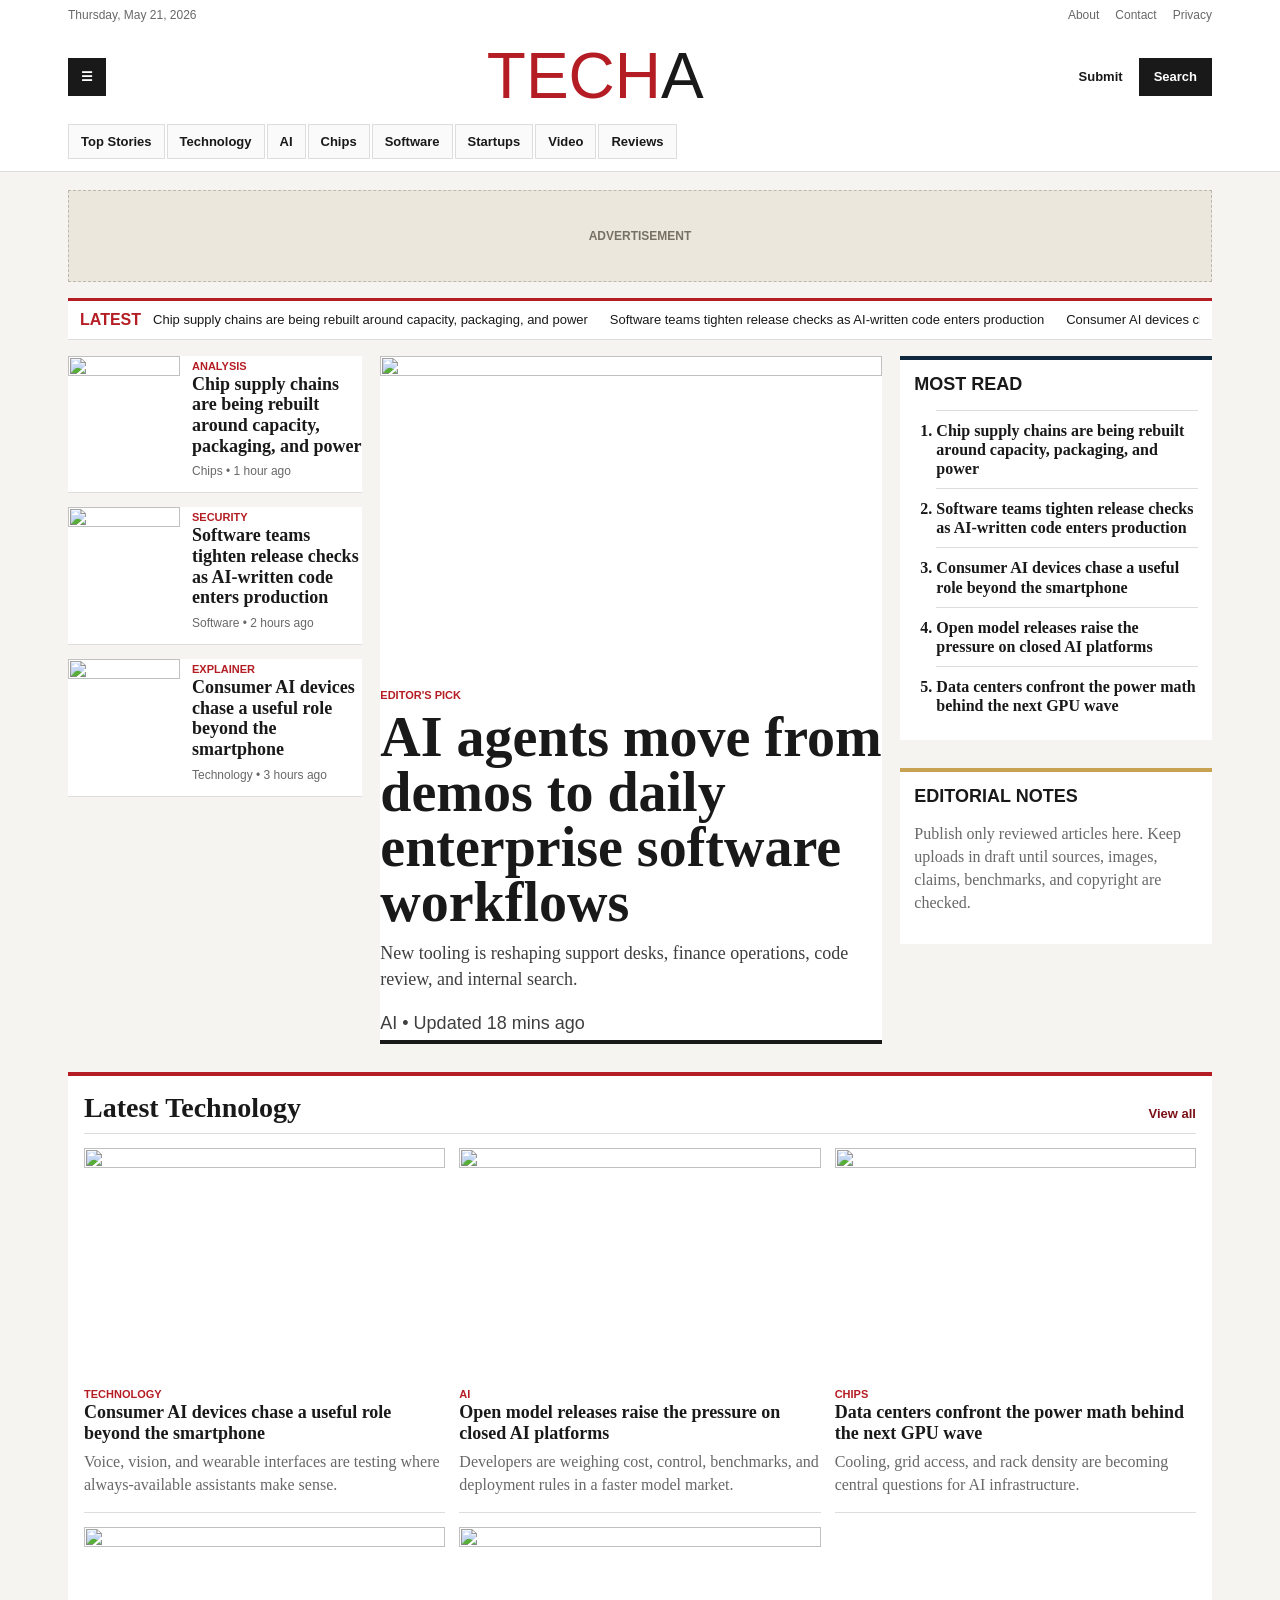
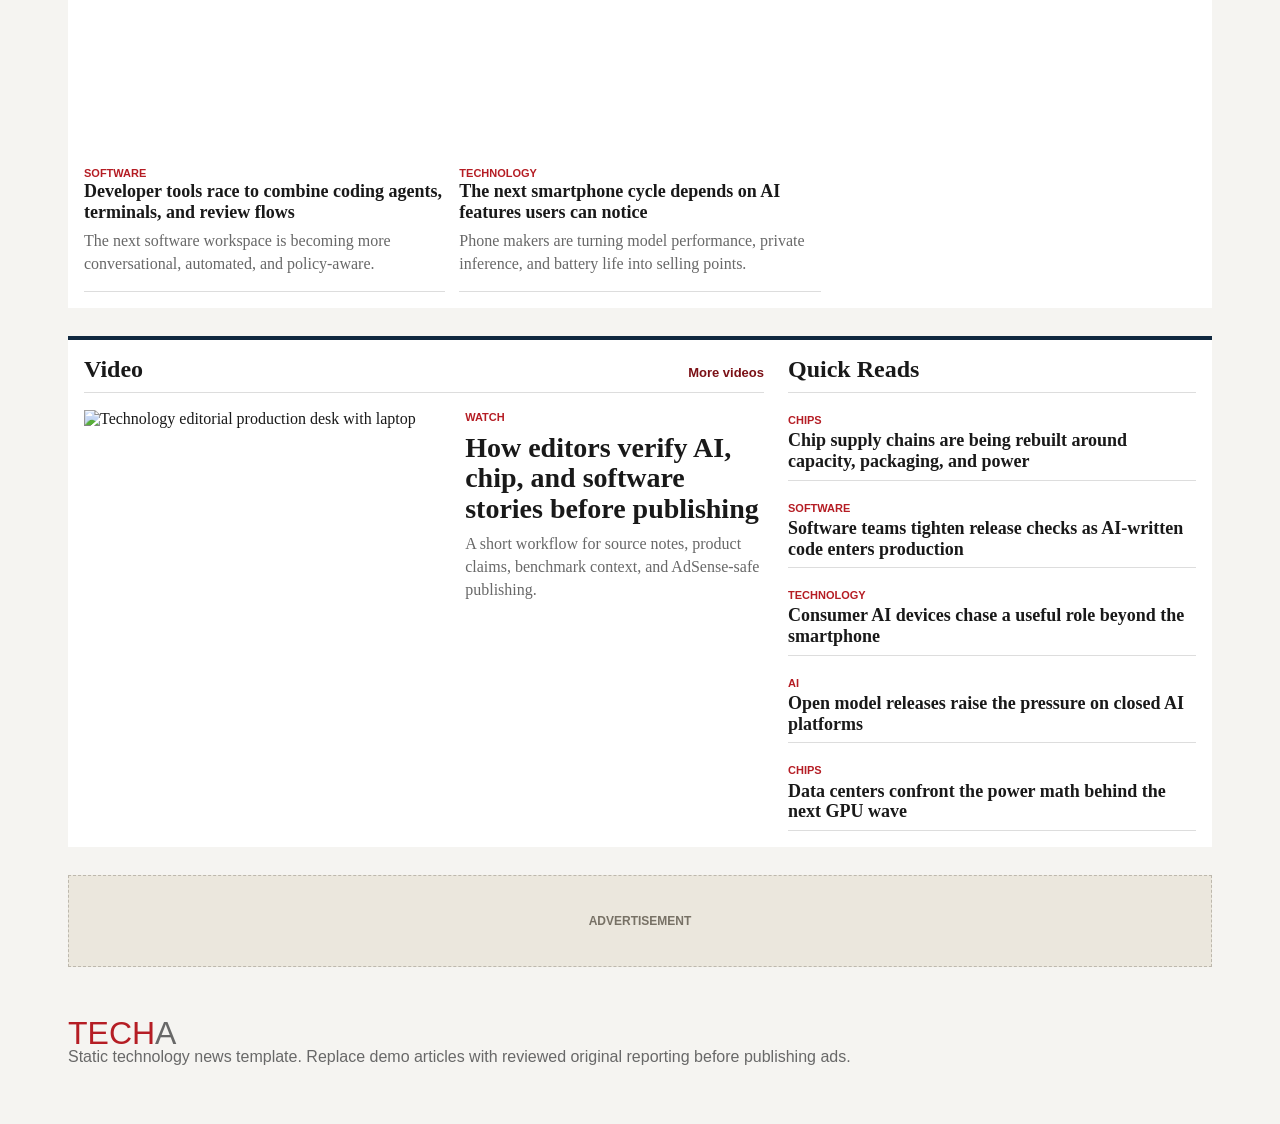
==== index.html @ ea45427d "Initial site template" ====
<!doctype html>
<html lang="en">
  <head>
    <meta charset="utf-8" />
    <meta name="viewport" content="width=device-width, initial-scale=1" />
    <title>Tech A - Technology, AI, Chips and Software</title>
    <meta
      name="description"
      content="A static, CDN-friendly technology news site covering AI, chips, software, and broader technology trends."
    />
    <link rel="preconnect" href="https://images.unsplash.com" />
    <link rel="stylesheet" href="./styles.css" />
  </head>
  <body>
    <header class="site-header">
      <div class="top-strip">
        <span>Thursday, May 21, 2026</span>
        <nav aria-label="Utility links">
          <a href="#">About</a>
          <a href="#">Contact</a>
          <a href="#">Privacy</a>
        </nav>
      </div>

      <div class="brand-row">
        <button class="icon-button" aria-label="Open menu">☰</button>
        <a class="brand" href="./index.html" aria-label="Tech A home">
          <span>Tech</span>A
        </a>
        <div class="header-actions">
          <a href="./admin.html">Submit</a>
          <button class="search-button" aria-label="Search">Search</button>
        </div>
      </div>

      <nav class="channel-nav" aria-label="Sections">
        <a href="#">Top Stories</a>
        <a href="#">Technology</a>
        <a href="#">AI</a>
        <a href="#">Chips</a>
        <a href="#">Software</a>
        <a href="#">Startups</a>
        <a href="#">Video</a>
        <a href="#">Reviews</a>
      </nav>
    </header>

    <main>
      <section class="ad-slot" aria-label="Advertisement">
        <span>Advertisement</span>
      </section>

      <section class="ticker" aria-label="Latest updates">
        <strong>Latest</strong>
        <div id="tickerItems"></div>
      </section>

      <section class="news-grid" aria-label="Top stories">
        <aside class="side-column" id="leftColumn"></aside>
        <article class="lead-story" id="leadStory"></article>
        <aside class="side-column right-rail">
          <div class="rail-card">
            <h2>Most Read</h2>
            <ol id="mostRead"></ol>
          </div>
          <div class="rail-card subscribe-card">
            <h2>Editorial Notes</h2>
            <p>
              Publish only reviewed articles here. Keep uploads in draft until
              sources, images, claims, benchmarks, and copyright are checked.
            </p>
          </div>
        </aside>
      </section>

      <section class="section-block">
        <div class="section-heading">
          <h2>Latest Technology</h2>
          <a href="#">View all</a>
        </div>
        <div class="card-grid" id="latestGrid"></div>
      </section>

      <section class="split-band">
        <div>
          <div class="section-heading compact">
            <h2>Video</h2>
            <a href="#">More videos</a>
          </div>
          <div class="video-feature">
            <img
              src="https://images.unsplash.com/photo-1516321318423-f06f85e504b3?auto=format&fit=crop&w=1100&q=80"
              alt="Technology editorial production desk with laptop"
            />
            <div>
              <span>Watch</span>
              <h3>How editors verify AI, chip, and software stories before publishing</h3>
              <p>
                A short workflow for source notes, product claims, benchmark
                context, and AdSense-safe publishing.
              </p>
            </div>
          </div>
        </div>
        <div>
          <div class="section-heading compact">
            <h2>Quick Reads</h2>
          </div>
          <div class="quick-list" id="quickList"></div>
        </div>
      </section>

      <section class="ad-slot lower" aria-label="Advertisement">
        <span>Advertisement</span>
      </section>
    </main>

    <footer class="site-footer">
      <div class="brand small"><span>Tech</span>A</div>
      <p>
        Static technology news template. Replace demo articles with reviewed
        original reporting before publishing ads.
      </p>
    </footer>

    <script src="./data/articles.js"></script>
    <script src="./script.js"></script>
  </body>
</html>
---- styles.css ----
:root {
  --ink: #191919;
  --muted: #686868;
  --line: #dddddd;
  --paper: #ffffff;
  --wash: #f5f4f1;
  --accent: #b51d24;
  --accent-dark: #7b1116;
  --navy: #10283f;
  --gold: #c7a351;
  --max: 1180px;
}

* {
  box-sizing: border-box;
}

body {
  margin: 0;
  background: var(--wash);
  color: var(--ink);
  font-family: Georgia, "Times New Roman", serif;
  overflow-x: hidden;
}

a {
  color: inherit;
  text-decoration: none;
}

img {
  display: block;
  width: 100%;
  object-fit: cover;
}

.site-header {
  background: var(--paper);
  border-bottom: 1px solid var(--line);
}

.top-strip,
.brand-row,
.channel-nav,
main,
.site-footer {
  max-width: var(--max);
  margin: 0 auto;
}

.top-strip {
  display: flex;
  justify-content: space-between;
  gap: 16px;
  padding: 8px 18px;
  color: var(--muted);
  font-family: "Trebuchet MS", sans-serif;
  font-size: 12px;
}

.top-strip nav,
.header-actions {
  display: flex;
  gap: 16px;
  align-items: center;
}

.brand-row {
  display: grid;
  grid-template-columns: 44px 1fr auto;
  align-items: center;
  padding: 18px;
  gap: 16px;
}

.brand {
  justify-self: center;
  font-family: Impact, Haettenschweiler, "Arial Narrow Bold", sans-serif;
  font-size: clamp(34px, 7vw, 64px);
  line-height: 0.9;
  letter-spacing: 0;
  text-transform: uppercase;
}

.brand span {
  color: var(--accent);
}

.brand.small {
  justify-self: start;
  font-size: 32px;
}

.icon-button,
.search-button,
.draft-form button {
  border: 1px solid var(--ink);
  background: var(--ink);
  color: var(--paper);
  min-height: 38px;
  padding: 0 14px;
  font: 700 13px "Trebuchet MS", sans-serif;
  cursor: pointer;
}

.icon-button {
  width: 38px;
  padding: 0;
}

.header-actions {
  font: 700 13px "Trebuchet MS", sans-serif;
}

.channel-nav {
  display: flex;
  gap: 2px;
  overflow-x: auto;
  scrollbar-width: none;
  padding: 0 18px 12px;
  font: 700 13px "Trebuchet MS", sans-serif;
}

.channel-nav::-webkit-scrollbar {
  display: none;
}

.channel-nav a {
  border: 1px solid var(--line);
  background: #fafafa;
  padding: 9px 12px;
  white-space: nowrap;
}

main {
  padding: 18px;
}

.ad-slot {
  min-height: 92px;
  display: grid;
  place-items: center;
  border: 1px dashed #bdb8ad;
  background: #ebe7dd;
  color: #777165;
  font: 700 12px "Trebuchet MS", sans-serif;
  text-transform: uppercase;
}

.ad-slot.lower {
  margin-top: 28px;
}

.ticker {
  display: grid;
  grid-template-columns: auto 1fr;
  gap: 12px;
  align-items: center;
  margin: 16px 0;
  border-top: 3px solid var(--accent);
  border-bottom: 1px solid var(--line);
  background: var(--paper);
  padding: 10px 12px;
  font-family: "Trebuchet MS", sans-serif;
}

.ticker strong {
  color: var(--accent);
  text-transform: uppercase;
}

#tickerItems {
  display: flex;
  gap: 22px;
  overflow-x: auto;
  scrollbar-width: none;
  white-space: nowrap;
  font-size: 13px;
}

#tickerItems::-webkit-scrollbar {
  display: none;
}

.news-grid {
  display: grid;
  grid-template-columns: 0.85fr 1.45fr 0.9fr;
  gap: 18px;
  align-items: start;
}

.side-column,
.card-grid,
.quick-list {
  display: grid;
  gap: 14px;
}

.small-story,
.news-card {
  background: var(--paper);
  border-bottom: 1px solid var(--line);
}

.small-story {
  display: grid;
  grid-template-columns: 112px 1fr;
  gap: 12px;
  padding-bottom: 14px;
}

.small-story img {
  aspect-ratio: 4 / 3;
}

.small-story span,
.news-card span,
.lead-copy span,
.video-feature span,
.quick-list span,
.eyebrow,
.draft-preview span {
  color: var(--accent);
  font: 800 11px "Trebuchet MS", sans-serif;
  letter-spacing: 0;
  text-transform: uppercase;
}

h1,
h2,
h3,
p {
  margin-top: 0;
}

.small-story h3,
.news-card h3,
.quick-list h3 {
  margin-bottom: 8px;
  font-size: 18px;
  line-height: 1.15;
}

.meta {
  margin: 0;
  color: var(--muted);
  font: 12px "Trebuchet MS", sans-serif;
}

.lead-story {
  background: var(--paper);
  border-bottom: 4px solid var(--ink);
}

.lead-story img {
  aspect-ratio: 16 / 10;
}

.lead-copy {
  padding: 16px 0 4px;
}

.lead-copy h1 {
  margin: 7px 0 10px;
  font-size: clamp(34px, 5vw, 56px);
  line-height: 0.98;
}

.lead-copy p {
  color: #3f3f3f;
  font-size: 18px;
  line-height: 1.45;
}

.rail-card {
  background: var(--paper);
  border-top: 4px solid var(--navy);
  padding: 14px;
}

.rail-card h2 {
  font: 800 18px "Trebuchet MS", sans-serif;
  text-transform: uppercase;
}

.rail-card ol {
  margin: 0;
  padding-left: 22px;
}

.rail-card li {
  padding: 10px 0;
  border-top: 1px solid var(--line);
  font-weight: 700;
  line-height: 1.2;
}

.subscribe-card {
  margin-top: 14px;
  border-top-color: var(--gold);
}

.subscribe-card p {
  color: var(--muted);
  line-height: 1.45;
}

.section-block,
.split-band {
  margin-top: 28px;
  background: var(--paper);
  border-top: 4px solid var(--accent);
  padding: 16px;
}

.section-heading {
  display: flex;
  justify-content: space-between;
  align-items: end;
  gap: 14px;
  margin-bottom: 14px;
  border-bottom: 1px solid var(--line);
}

.section-heading h2 {
  margin-bottom: 9px;
  font-size: 28px;
}

.section-heading a {
  margin-bottom: 12px;
  color: var(--accent-dark);
  font: 700 13px "Trebuchet MS", sans-serif;
}

.card-grid {
  grid-template-columns: repeat(3, 1fr);
}

.news-card img {
  aspect-ratio: 16 / 10;
}

.news-card div {
  padding-top: 10px;
}

.news-card p {
  color: var(--muted);
  line-height: 1.4;
}

.split-band {
  display: grid;
  grid-template-columns: 1.25fr 0.75fr;
  gap: 24px;
  border-top-color: var(--navy);
}

.section-heading.compact h2 {
  font-size: 24px;
}

.video-feature {
  display: grid;
  grid-template-columns: 1.1fr 0.9fr;
  gap: 16px;
  align-items: center;
}

.video-feature img {
  aspect-ratio: 16 / 9;
}

.video-feature h3 {
  font-size: 28px;
  line-height: 1.08;
  margin: 8px 0;
}

.video-feature p,
.quick-list article {
  color: var(--muted);
  line-height: 1.45;
}

.quick-list article {
  border-bottom: 1px solid var(--line);
}

.quick-list h3 {
  color: var(--ink);
}

.site-footer {
  padding: 34px 18px 42px;
  color: var(--muted);
  font-family: "Trebuchet MS", sans-serif;
}

.site-header.simple .brand-row {
  grid-template-columns: 1fr auto;
}

.site-header.simple .brand {
  justify-self: start;
}

.back-link {
  font: 700 13px "Trebuchet MS", sans-serif;
}

.admin-shell {
  display: grid;
  grid-template-columns: 1fr 0.8fr;
  gap: 24px;
  align-items: start;
}

.editor-panel,
.preview-panel {
  background: var(--paper);
  padding: 22px;
  border-top: 4px solid var(--accent);
}

.editor-panel h1 {
  font-size: clamp(34px, 5vw, 54px);
  line-height: 1;
}

.editor-panel p {
  color: var(--muted);
  line-height: 1.5;
}

.draft-form {
  display: grid;
  gap: 14px;
}

.draft-form label {
  display: grid;
  gap: 7px;
  font: 800 12px "Trebuchet MS", sans-serif;
  text-transform: uppercase;
}

.draft-form input,
.draft-form select,
.draft-form textarea {
  width: 100%;
  border: 1px solid #cfcfcf;
  padding: 11px;
  color: var(--ink);
  background: #fbfbfb;
  font: 16px Georgia, "Times New Roman", serif;
}

.draft-preview img,
.placeholder-image {
  aspect-ratio: 16 / 10;
  margin-bottom: 14px;
  background: repeating-linear-gradient(
    135deg,
    #e6e1d6,
    #e6e1d6 12px,
    #d7d1c5 12px,
    #d7d1c5 24px
  );
}

.draft-preview h2 {
  margin: 8px 0;
  font-size: 30px;
  line-height: 1.05;
}

.draft-preview p,
.draft-body {
  color: var(--muted);
  line-height: 1.5;
  white-space: pre-wrap;
}

@media (max-width: 900px) {
  .top-strip {
    display: none;
  }

  .brand-row {
    grid-template-columns: 38px 1fr auto;
    padding: 14px 12px 12px;
    gap: 10px;
  }

  .header-actions {
    gap: 10px;
    justify-content: end;
  }

  .news-grid,
  .card-grid,
  .split-band,
  .video-feature,
  .admin-shell {
    grid-template-columns: 1fr;
  }

  .lead-story {
    order: -1;
  }

  .lead-copy {
    padding: 14px 0 8px;
  }

  .lead-copy p {
    font-size: 16px;
  }

  .right-rail {
    display: grid;
    grid-template-columns: 1fr;
  }

  .card-grid {
    gap: 18px;
  }

  .news-card {
    display: grid;
    grid-template-columns: 150px 1fr;
    gap: 12px;
    padding-bottom: 14px;
  }

  .news-card img {
    aspect-ratio: 4 / 3;
  }

  .news-card div {
    padding-top: 0;
  }
}

@media (max-width: 560px) {
  .site-header {
    position: sticky;
    top: 0;
    z-index: 10;
    box-shadow: 0 1px 0 rgba(25, 25, 25, 0.08);
  }

  main {
    padding: 12px;
  }

  .brand-row {
    grid-template-columns: 34px minmax(0, 1fr) auto;
    padding: 10px 12px 8px;
  }

  .brand {
    justify-self: start;
    font-size: clamp(31px, 10vw, 38px);
  }

  .icon-button,
  .search-button,
  .draft-form button {
    min-height: 34px;
  }

  .icon-button {
    width: 34px;
  }

  .header-actions a {
    display: none;
  }

  .search-button {
    max-width: 76px;
    padding: 0 10px;
  }

  .channel-nav {
    padding: 0 12px 9px;
    gap: 6px;
  }

  .channel-nav a {
    padding: 8px 10px;
    border-radius: 999px;
    background: #f6f6f6;
  }

  .ad-slot {
    min-height: 68px;
  }

  .ticker {
    grid-template-columns: 1fr;
    gap: 7px;
    margin: 12px 0;
    padding: 9px 10px;
  }

  #tickerItems {
    gap: 18px;
    padding-bottom: 1px;
  }

  .lead-story {
    border-bottom-width: 3px;
  }

  .lead-story img {
    aspect-ratio: 4 / 3;
  }

  .small-story {
    grid-template-columns: 96px 1fr;
    gap: 10px;
    padding: 0 0 12px;
  }

  .small-story h3,
  .news-card h3 {
    font-size: 17px;
  }

  .lead-copy h1 {
    font-size: clamp(30px, 9vw, 34px);
    line-height: 1.03;
  }

  .rail-card {
    padding: 12px;
  }

  .section-heading {
    align-items: center;
  }

  .section-heading h2,
  .section-heading.compact h2 {
    font-size: 22px;
  }

  .news-card {
    grid-template-columns: 112px 1fr;
    gap: 10px;
  }

  .news-card p {
    display: none;
  }

  .video-feature h3 {
    font-size: 24px;
  }

  .admin-shell {
    padding: 12px;
  }

  .section-block,
  .split-band,
  .editor-panel,
  .preview-panel {
    padding: 14px;
  }

  .site-header.simple .brand-row {
    grid-template-columns: 1fr auto;
  }

  .draft-form input,
  .draft-form select,
  .draft-form textarea {
    font-size: 16px;
  }
}
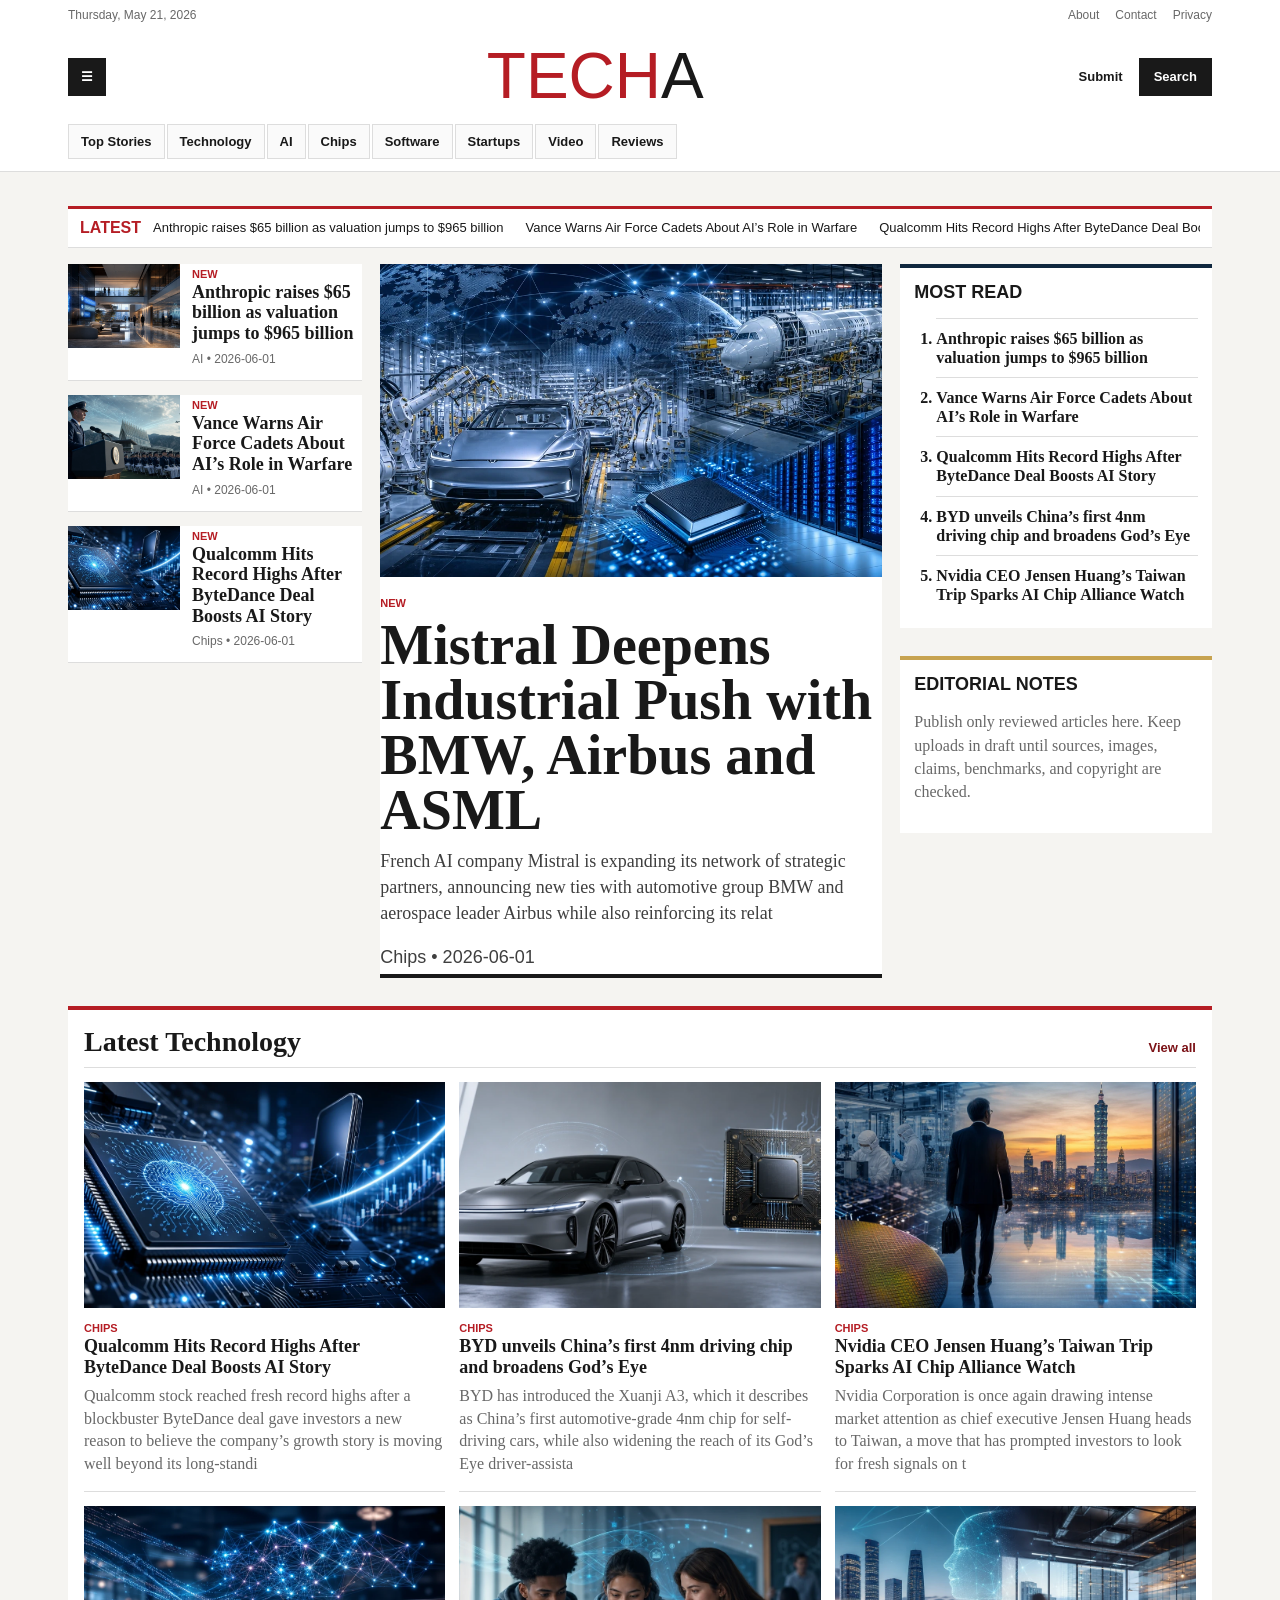
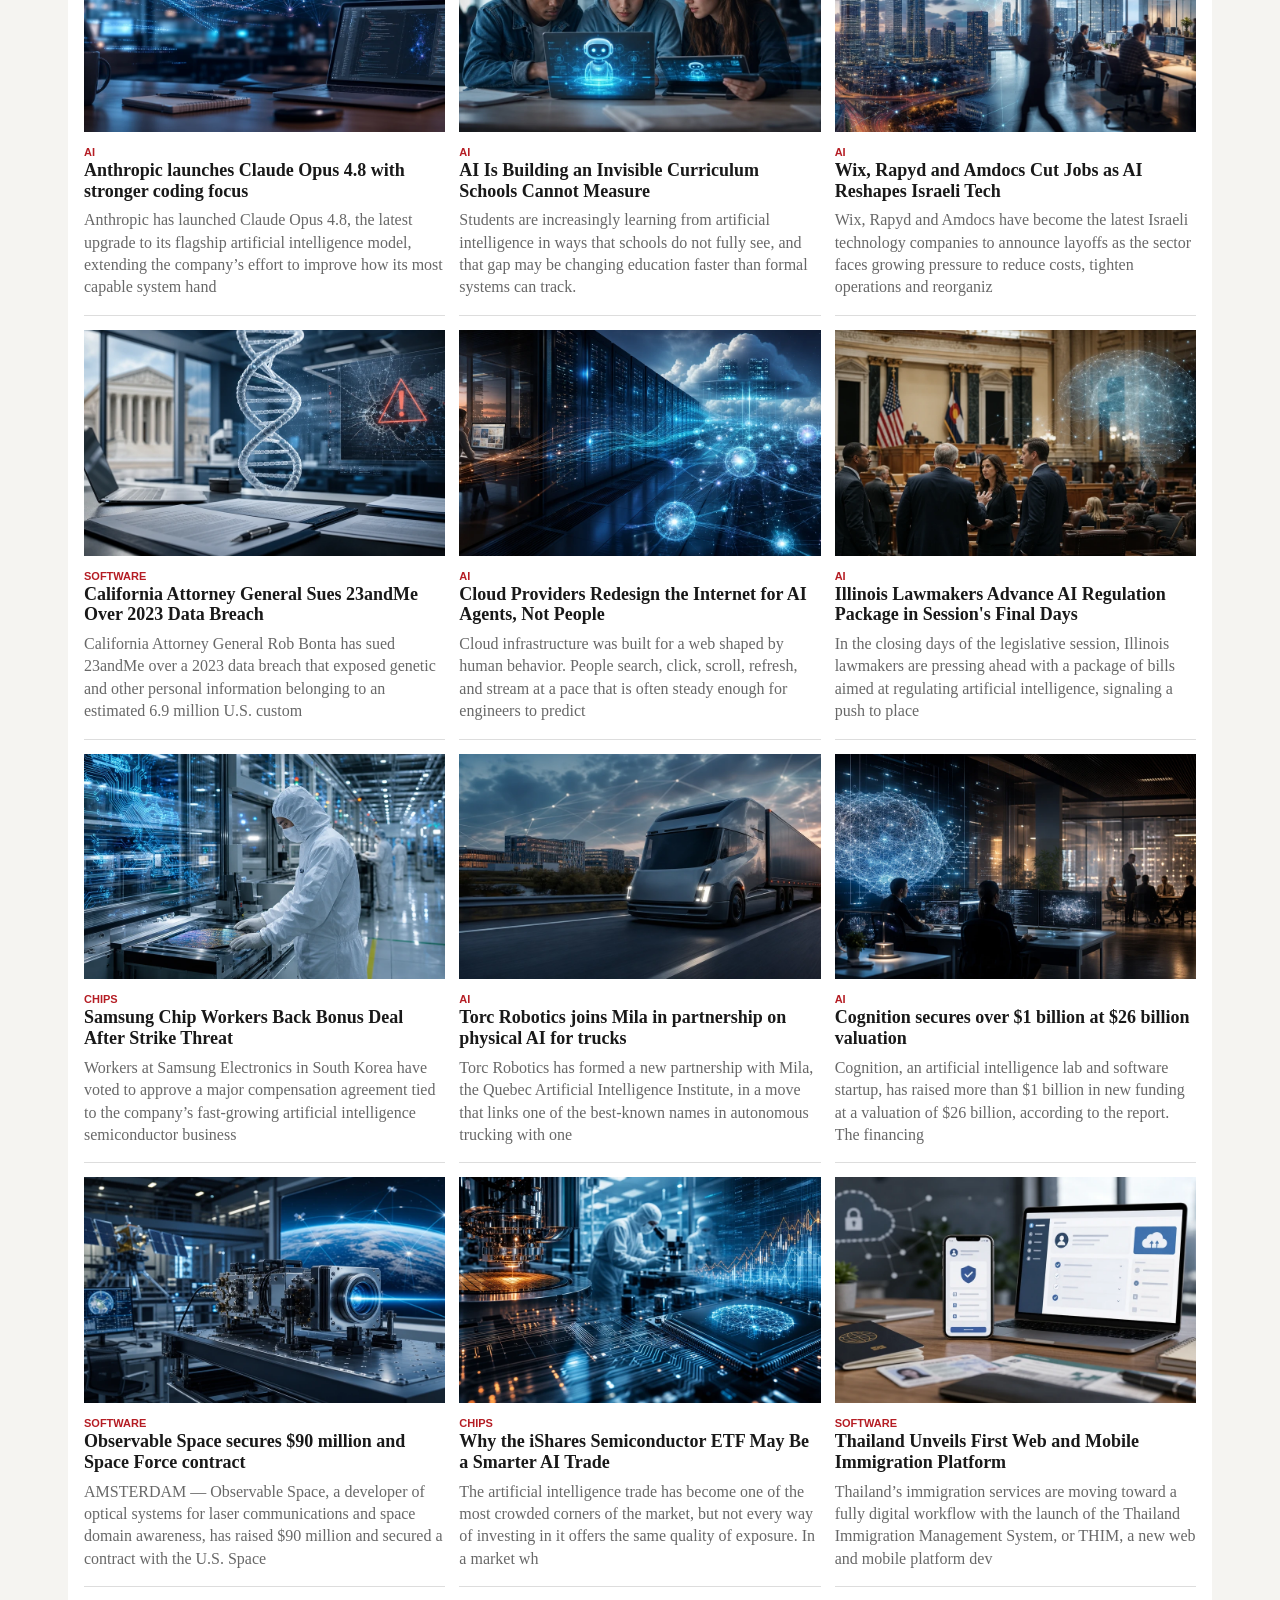
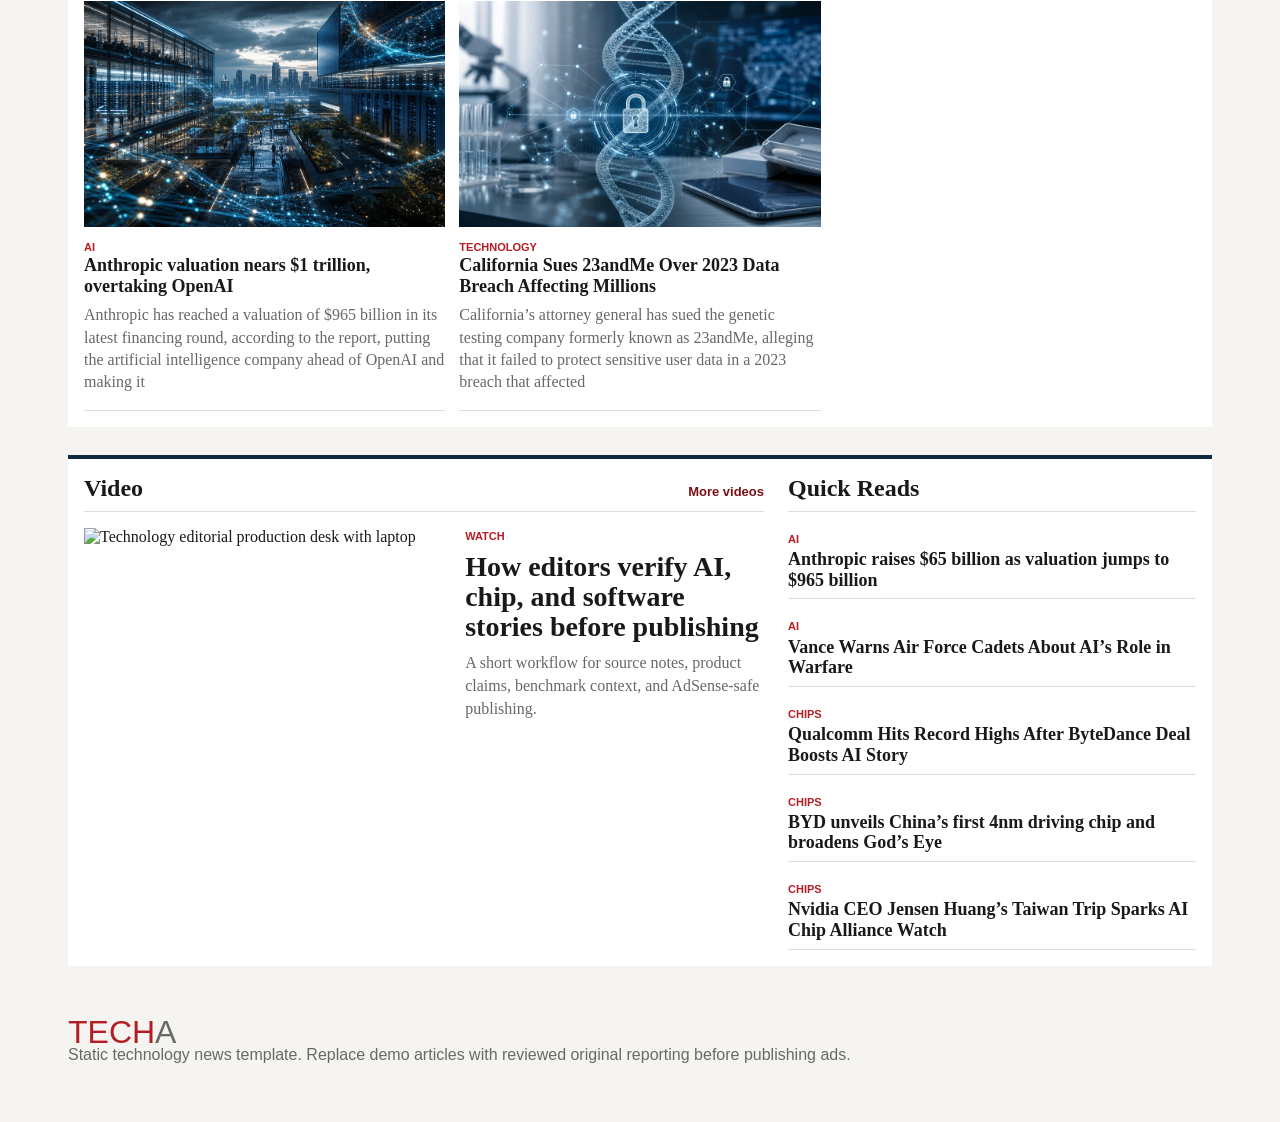
==== commit 1c272641: "Remove ad placeholders" ====
--- a/index.html
+++ b/index.html
@@ -46,10 +46,6 @@
     </header>
 
     <main>
-      <section class="ad-slot" aria-label="Advertisement">
-        <span>Advertisement</span>
-      </section>
-
       <section class="ticker" aria-label="Latest updates">
         <strong>Latest</strong>
         <div id="tickerItems"></div>
@@ -109,10 +105,6 @@
           <div class="quick-list" id="quickList"></div>
         </div>
       </section>
-
-      <section class="ad-slot lower" aria-label="Advertisement">
-        <span>Advertisement</span>
-      </section>
     </main>
 
     <footer class="site-footer">
--- a/styles.css
+++ b/styles.css
@@ -136,21 +136,6 @@
   padding: 18px;
 }
 
-.ad-slot {
-  min-height: 92px;
-  display: grid;
-  place-items: center;
-  border: 1px dashed #bdb8ad;
-  background: #ebe7dd;
-  color: #777165;
-  font: 700 12px "Trebuchet MS", sans-serif;
-  text-transform: uppercase;
-}
-
-.ad-slot.lower {
-  margin-top: 28px;
-}
-
 .ticker {
   display: grid;
   grid-template-columns: auto 1fr;
@@ -200,6 +185,26 @@
 .news-card {
   background: var(--paper);
   border-bottom: 1px solid var(--line);
+}
+
+.story-link {
+  display: block;
+}
+
+.story-link:hover h1,
+.story-link:hover h3,
+.rail-card a:hover,
+#tickerItems a:hover,
+.article-body a:hover {
+  color: var(--accent-dark);
+}
+
+.story-link:focus-visible,
+.rail-card a:focus-visible,
+#tickerItems a:focus-visible,
+.back-link:focus-visible {
+  outline: 2px solid var(--accent);
+  outline-offset: 3px;
 }
 
 .small-story {
@@ -379,12 +384,14 @@
 }
 
 .video-feature p,
-.quick-list article {
+.quick-list article,
+.quick-story {
   color: var(--muted);
   line-height: 1.45;
 }
 
-.quick-list article {
+.quick-list article,
+.quick-story {
   border-bottom: 1px solid var(--line);
 }
 
@@ -408,6 +415,81 @@
 
 .back-link {
   font: 700 13px "Trebuchet MS", sans-serif;
+}
+
+.article-page {
+  max-width: 820px;
+  margin: 0 auto;
+  background: var(--paper);
+  padding: 26px;
+  border-top: 4px solid var(--accent);
+}
+
+.article-hero h1,
+.article-missing h1 {
+  margin: 8px 0 12px;
+  font-size: clamp(38px, 6vw, 62px);
+  line-height: 0.98;
+}
+
+.article-summary {
+  color: #3f3f3f;
+  font-size: 20px;
+  line-height: 1.45;
+}
+
+.article-hero img {
+  aspect-ratio: 16 / 9;
+  margin: 22px 0 28px;
+  background: #e6e1d6;
+}
+
+.article-body {
+  font-size: 19px;
+  line-height: 1.68;
+}
+
+.article-body h1 {
+  display: none;
+}
+
+.article-body h2 {
+  margin: 34px 0 10px;
+  font-size: 30px;
+  line-height: 1.12;
+}
+
+.article-body h3 {
+  margin: 26px 0 9px;
+  font-size: 23px;
+  line-height: 1.18;
+}
+
+.article-body p,
+.article-body ul,
+.article-body blockquote {
+  margin: 0 0 20px;
+}
+
+.article-body ul {
+  padding-left: 24px;
+}
+
+.article-body a {
+  color: var(--accent);
+  text-decoration: underline;
+}
+
+.article-body blockquote {
+  border-left: 4px solid var(--gold);
+  padding-left: 16px;
+  color: #4d4d4d;
+}
+
+.article-error,
+.article-missing p {
+  color: var(--muted);
+  line-height: 1.5;
 }
 
 .admin-shell {
@@ -596,10 +678,6 @@
     background: #f6f6f6;
   }
 
-  .ad-slot {
-    min-height: 68px;
-  }
-
   .ticker {
     grid-template-columns: 1fr;
     gap: 7px;
@@ -669,8 +747,24 @@
   .section-block,
   .split-band,
   .editor-panel,
-  .preview-panel {
+  .preview-panel,
+  .article-page {
     padding: 14px;
+  }
+
+  .article-hero h1,
+  .article-missing h1 {
+    font-size: clamp(30px, 9vw, 38px);
+    line-height: 1.03;
+  }
+
+  .article-summary,
+  .article-body {
+    font-size: 17px;
+  }
+
+  .article-body h2 {
+    font-size: 24px;
   }
 
   .site-header.simple .brand-row {
